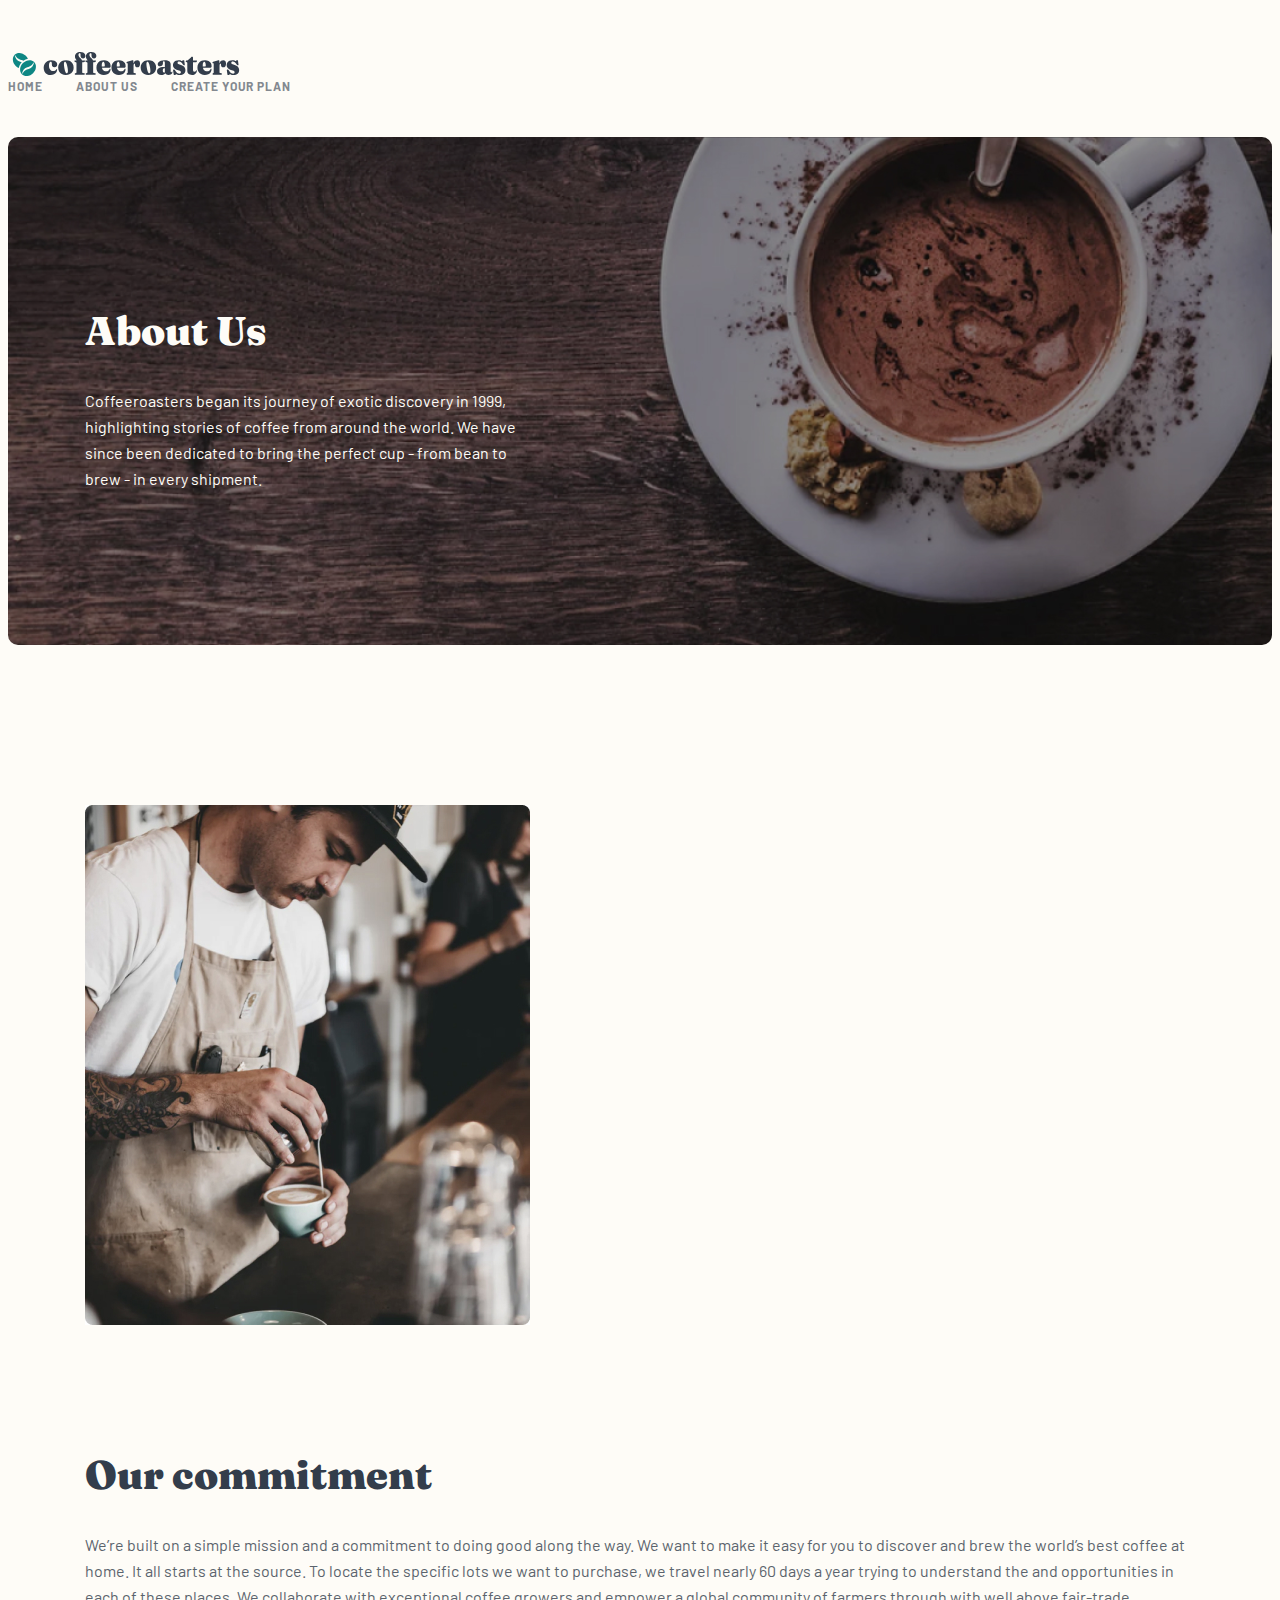
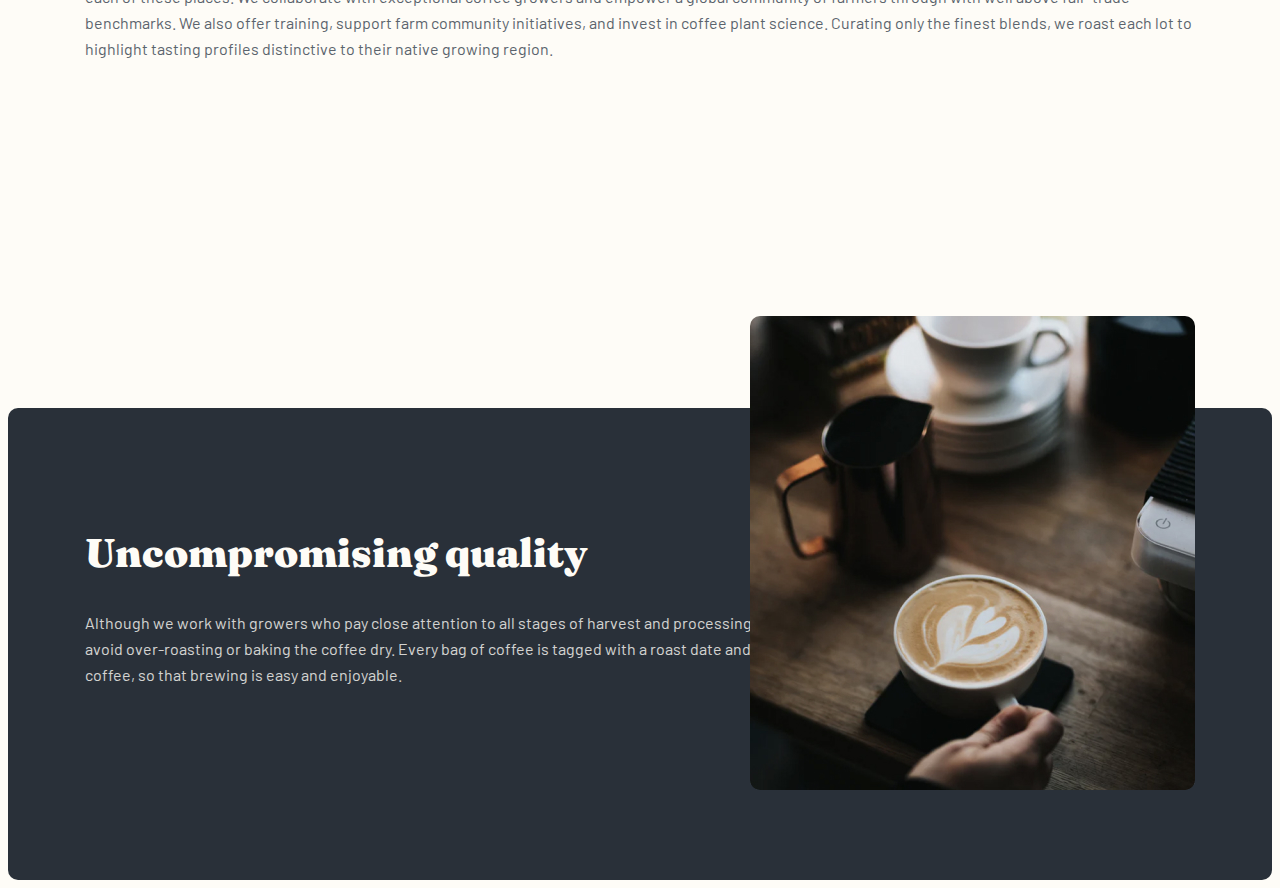
==== about.html @ 26fd7fca "first commit" ====
<!DOCTYPE html>
<html lang="en">

<head>
	<meta charset="UTF-8">
	<meta http-equiv="X-UA-Compatible" content="IE=edge">
	<meta name="viewport" content="width=device-width, initial-scale=1.0">
	<title>Coffeeroasters</title>
	<link href="https://cdn.jsdelivr.net/npm/bootstrap@5.0.2/dist/css/bootstrap.min.css" rel="stylesheet"
		integrity="sha384-EVSTQN3/azprG1Anm3QDgpJLIm9Nao0Yz1ztcQTwFspd3yD65VohhpuuCOmLASjC" crossorigin="anonymous">
	<link rel="stylesheet" href="css/main.css">
</head>

<body>

	<header class="main-head">
		<div class="container">
			<div class="row justify-content-between align-items-center">
				<a href="index.html" class="col-auto"> <img src="img/logo.svg" alt="logo" width="236" height="26"> </a>
				<butto class="burger"> <img src="img/hamburger.svg" alt="hamburger" width="16" height="15"> </butto>
				<nav class="main-nav col-auto">
					<a href="index.html" class="main-link"> HOME </a>
					<a href="about.html" class="main-link"> ABOUT US </a>
					<a href="create.html" class="main-link"> CREATE YOUR PLAN </a>
				</nav>
			</div>
		</div>
	</header>

	<!-- INTRO -->
	<section class="about-intro">
		<div class="container">
			<div class="about-bgimg">
				<div class="inner-container">
					<div class="about-card">
						<h2 class="about-title"> About Us </h2>
						<p class="page-text"> Coffeeroasters began its journey of exotic discovery in 1999, highlighting stories of
							coffee from around the world. We have since been dedicated to bring the perfect cup - from bean to brew -
							in every shipment. </p>
					</div>
				</div>
			</div>
		</div>
	</section>

	<!-- OUR COMMITMENT -->
	<section class="our-commitment">
		<div class="inner-container">
			<div class="row">
				<div class="col-lg-6">
					<img src="img/about-sec2.jpg" alt="images" width="445" height="520">
				</div>
				<div class="col-lg-6">
					<div class="commitment">
						<h2 class="about-title our-title"> Our commitment </h2>
						<p class="page-text our-text"> We’re built on a simple mission and a commitment to doing good along the way.
							We want to make it easy for you to discover and brew the world’s best coffee at home. It all starts at the
							source. To locate the specific lots we want to purchase, we travel nearly 60 days a year trying to
							understand the and opportunities in each of these places. We collaborate with exceptional coffee growers
							and empower a global community of farmers through with well above fair-trade benchmarks. We also offer
							training, support farm community initiatives, and invest in coffee plant science. Curating only the finest
							blends, we roast each lot to highlight tasting profiles distinctive to their native growing region. </p>
					</div>
				</div>
			</div>
		</div>
	</section>

	<!-- UNCOMPROMISING QUALITY -->
	<section class="uncompromising">
		<div class="container quality-bg">
			<div class="inner-container">
				<div class="row">
					<div class="col-lg-6">
						<div class="quality">
							<h2 class="about-title"> Uncompromising quality </h2>
							<p class="page-text quality-text">Although we work with growers who pay close attention to all stages of
								harvest and processing, we employ, on our end, a rigorous quality control program to avoid over-roasting
								or baking the coffee dry. Every bag of coffee is tagged with a roast date and batch number. Our goal is
								to roast consistent, user-friendly coffee, so that brewing is easy and enjoyable. </p>
						</div>
					</div>
					<div class="col-lg-6 quality-img">
						<img class="radius" src="img/about-sec3.jpg" alt="images" width="445" height="474">
					</div>
				</div>
			</div>
		</div>
	</section>

	<script src="https://cdn.jsdelivr.net/npm/bootstrap@5.0.2/dist/js/bootstrap.bundle.min.js"
		integrity="sha384-MrcW6ZMFYlzcLA8Nl+NtUVF0sA7MsXsP1UyJoMp4YLEuNSfAP+JcXn/tWtIaxVXM"
		crossorigin="anonymous"></script>

</body>

</html>
---- css/main.css ----
@import url('https://fonts.googleapis.com/css2?family=Barlow:wght@400;700&family=Fraunces:wght@900&display=swap');
@import url(icon.css);

:root {
    font-size: 10px;
}

body {
    background: #FEFCF7;
    font-family: 'Barlow', sans-serif;
}

.container {
    max-width: 1280px;
}

.inner-container {
    max-width: 1110px;
    margin: 0 auto;
}

a {
    text-decoration: none;
}

.page-text {
    font-size: 1.6rem;
    line-height: 2.6rem;
}

/* HEADER */
.main-head {
    padding: 4.3rem 0;
}

.burger {
    display: none;
}

.main-nav {
    width: 283px;
    display: flex;
    justify-content: space-between;
}

.main-link {
    font-weight: 700;
    font-size: 1.2rem;
    line-height: 1.5rem;
    letter-spacing: 0.923077px;
    color: #83888F;
    transition: color 0.5s ease-in-out;
}

.main-link:hover {
    color: #333D4B;
}

/* INTRO */
.intro-bgimg {
    background-image: url(../img/head-bgimg.jpg);
    background-size: cover;
    background-position: center;
    padding: 11.7rem 0;
    border-radius: 1rem;
}

.intro-card {
    max-width: 49.3rem;
}

.intro-title {
    font-family: 'Fraunces', sans-serif;
    font-weight: 900;
    font-size: 7.2rem;
    line-height: 7.2rem;
    color: #FEFCF7;
}

.intro .page-text {
    color: #FEFCF7;
    opacity: 0.8;
    margin-top: 3.2rem;
    max-width: 40rem;
}

.intro-btn {
    font-family: 'Fraunces', sans-serif;
    font-weight: 900;
    font-size: 1.8rem;
    line-height: 2.5rem;
    color: #FEFCF7;
    padding: 1.5rem 3.1rem;
    background: #0E8784;
    border-radius: 6px;
    border: none;
    margin-top: 5.6rem;
    transition: background-color 0.5s ease-in-out;
}

.intro-btn:hover {
    background-color: #66D2CF;
}

/* COLLECTION */
.collection {
    padding: 26rem 0 18rem 0;
    background-image: url(../img/sec2-bgimg.png);
    background-repeat: no-repeat;
    background-position: center 13.5rem;
}

.coffee {
    text-align: center;
}

.coffee-title {
    font-family: 'Fraunces', sans-serif;
    font-weight: 900;
    font-size: 2.4rem;
    line-height: 3.2rem;
    color: #333D4B;
    margin-top: 7rem;
}

.collection .page-text {
    color: #333D4B;
    max-width: 25.5rem;
    margin-top: 2.4rem;
}

/* WHY-CHOOSE */
.choose {
    position: relative;
}

.choose::after {
    position: absolute;
    content: '';
    top: 0;
    right: 0;
    height: 57.7rem;
    left: 0;
    background: #293039;
    border-radius: 1rem;
}

.position {
    position: relative;
    z-index: 1;
    text-align: center;
    padding: 11.2rem 0 0 0;
}

.choose-title {
    font-family: 'Fraunces', sans-serif;
    font-weight: 900;
    font-size: 4rem;
    line-height: 4.8rem;
    color: #FEFCF7;
}

.choose-text {
    color: #FEFCF7;
    opacity: 0.8;
    max-width: 540px;
    margin: 3.2rem auto 0 auto;
}

.choose-card {
    width: 35rem;
    background: #0E8784;
    border-radius: 8px;
    margin-top: 8.6rem;
    padding: 7.2rem 4.8rem 4.8rem 4.7rem;
}

.white {
    color: #FEFCF7;
    margin-top: 5.6rem;
}

.m-l {
    color: #FEFCF7;
    margin-top: 2.4rem;
}

/* HOW-WORKS */
.how-works {
    padding: 20rem 0;
}

.works-title {
    font-family: 'Fraunces', sans-serif;
    font-weight: 900;
    font-size: 2.4rem;
    line-height: 3.2rem;
    color: #83888F;
}

.liner {
    position: relative;
}

.liner::before {
    position: absolute;
    content: '';
    width: 76rem;
    border: 0.2rem solid #FDD6BA;
    margin-top: 9.5rem;
    left: 1rem;
}

.pick {
    position: relative;
    max-width: 28.5rem;
}

.round {
    display: inline-block;
    width: 3.1rem;
    height: 3.1rem;
    background: #FEFCF7;
    border: 0.2rem solid #0E8784;
    border-radius: 50%;
    margin-top: 8rem;
}

.number {
    font-family: 'Fraunces', sans-serif;
    font-weight: 900;
    font-size: 7.2rem;
    line-height: 7.2rem;
    color: #FDD6BA;
    margin-top: 6.7rem;
}

.pick-title {
    font-family: 'Fraunces', sans-serif;
    font-weight: 900;
    font-size: 3.2rem;
    line-height: 3.6rem;
    color: #333D4B;
    margin-top: 3.8rem;
    max-width: 25.5rem;
}

.how-works .page-text {
    color: #333D4B;
    margin-top: 4.2rem;
}

/* MAIN-FOOTER */
.main-footer {
    padding-bottom: 8.8rem;
}

.footer-bg {
    padding: 4.7rem 0;
    background: #2C343E;
}

.links {
    width: 62.2rem;
}

.footer-nav {
    width: 28.3rem;
    display: flex;
    justify-content: space-between;
}

.footer-link {
    font-weight: 700;
    font-size: 1.2rem;
    line-height: 1.5rem;
    letter-spacing: 0.923077px;
    color: #83888F;
    transition: color 0.5s ease-in-out;
}

.footer-link:hover {
    color: #FEFCF7;
}

.icons {
    width: 12rem;
    display: flex;
    justify-content: space-between;
}

.icon {
    font-size: 2.4rem;
    color: #FEFCF7;
    transition: color 0.5s ease-in-out;
}

.icon:hover {
    color: #FDD6BA;
}

/* ABOUT.HTML */
.about-bgimg {
    background-image: url(../img/about-bg.jpg);
    background-size: cover;
    background-position: center;
    padding: 13.7rem 0;
    border-radius: 1rem;
}

.about-card {
    max-width: 44.5rem;
}

.about-title {
    font-family: 'Fraunces', sans-serif;
    font-weight: 900;
    font-size: 4rem;
    line-height: 4.8rem;
    color: #FEFCF7;
}

.about-intro .page-text {
    color: #FEFCF7;
    margin-top: 2.4rem;
}

/* OUR COMMITMENT */
.our-commitment {
    padding: 16rem 0 24rem 0;
}

.commitment {
    padding: 9rem 0;
}

.our-title {
    color: #333D4B;
}

.our-text {
    color: #333D4B;
    opacity: 0.8;
    margin-top: 3.2rem;
}

/* UNCOMPROMISING QUALITY */
.quality-bg {
    background: #293039;
    border-radius: 1rem;
}

.quality {
    padding: 8.8rem 0 17.6rem 0;
}

.quality-text {
    color: #FEFCF7;
    opacity: 0.8;
    margin-top: 3.2rem;
}

.quality-img{
    position: relative;
}

.radius{
    border-radius: 1rem;
    position: absolute;
    right: 0;
    bottom: 9rem;
}
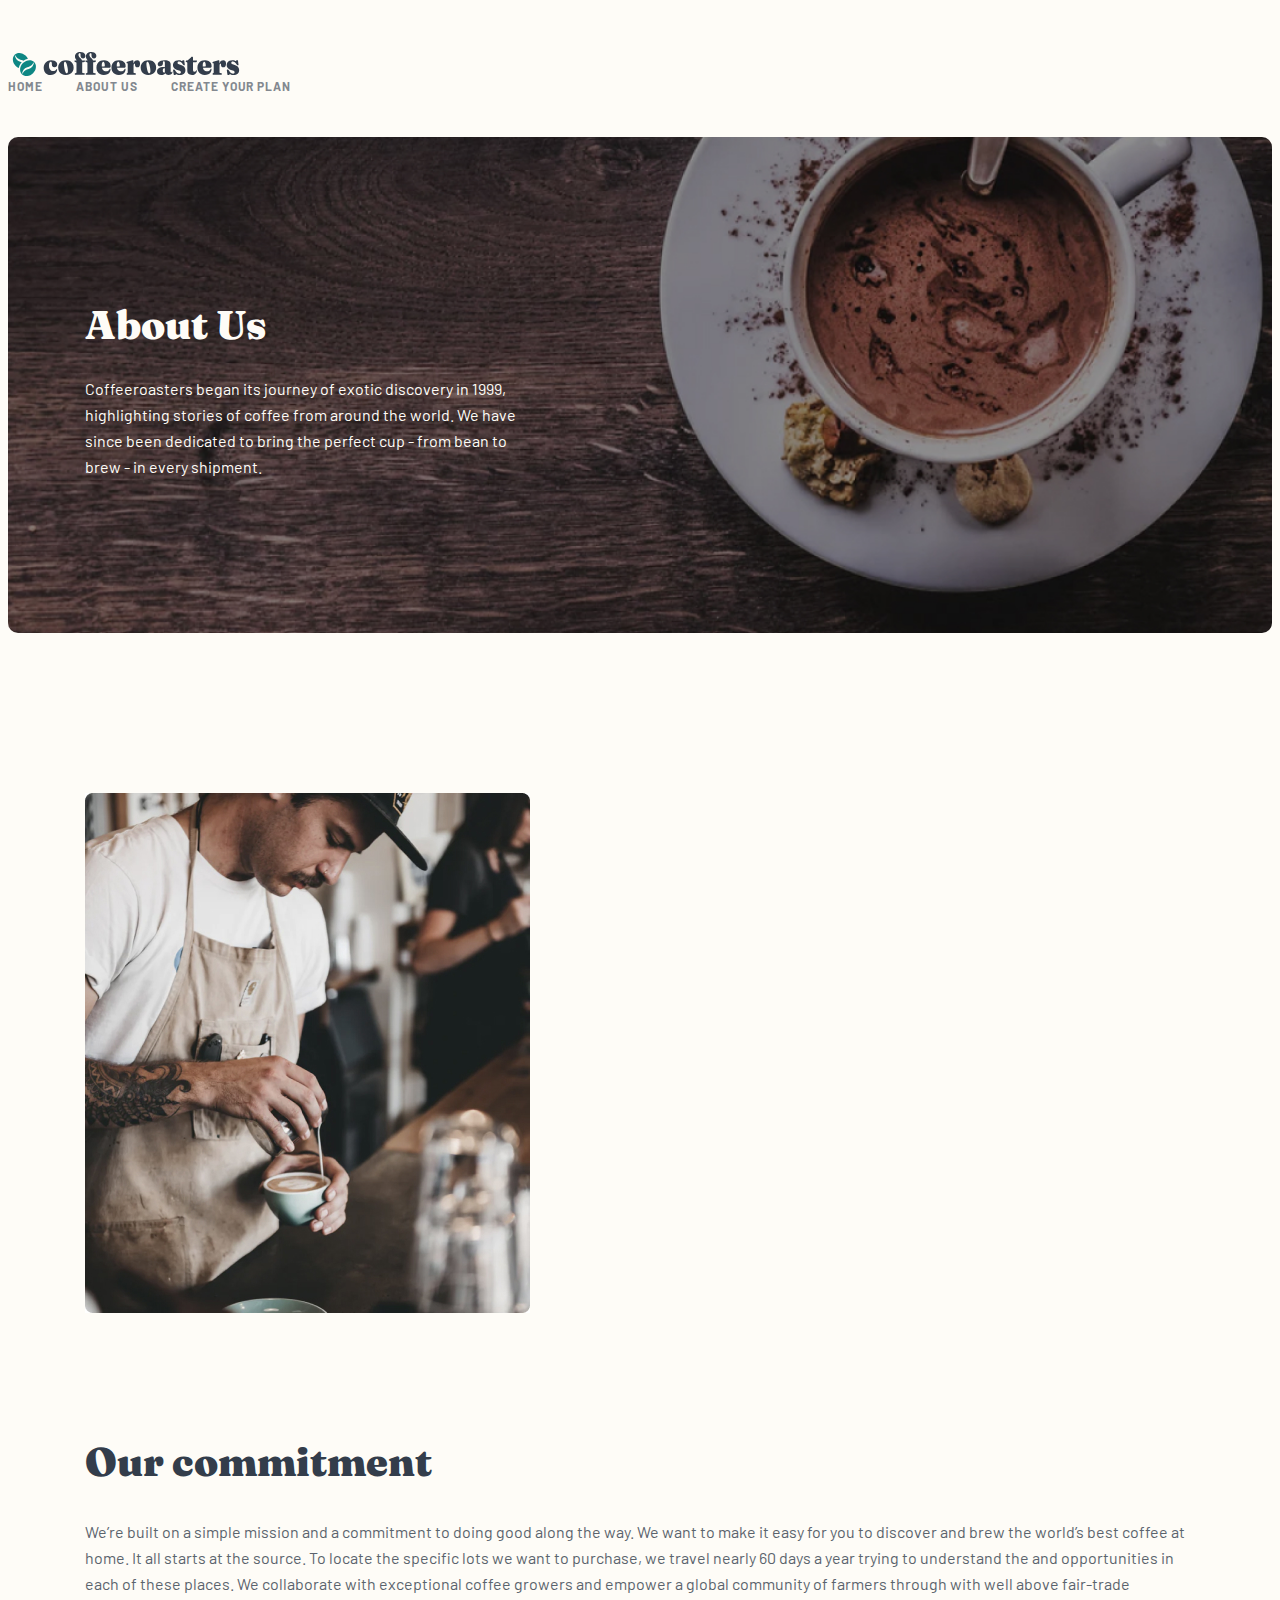
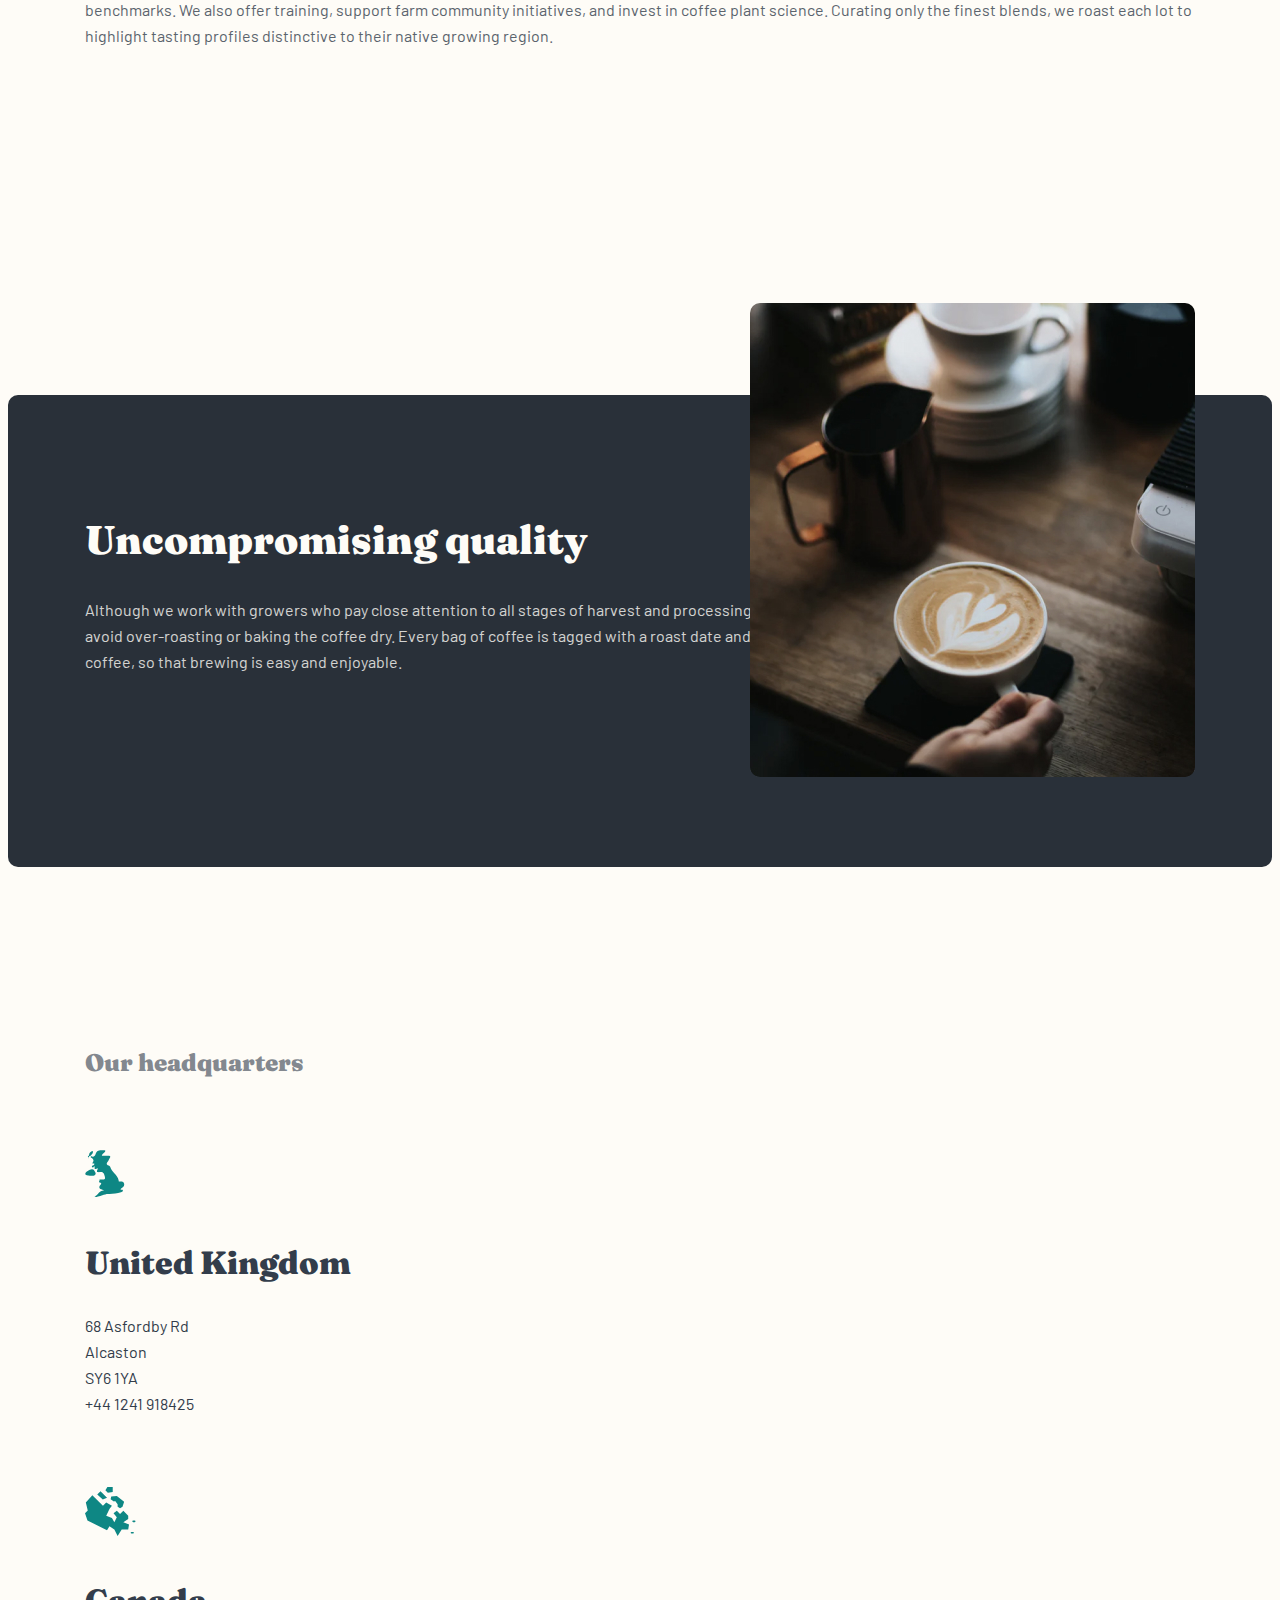
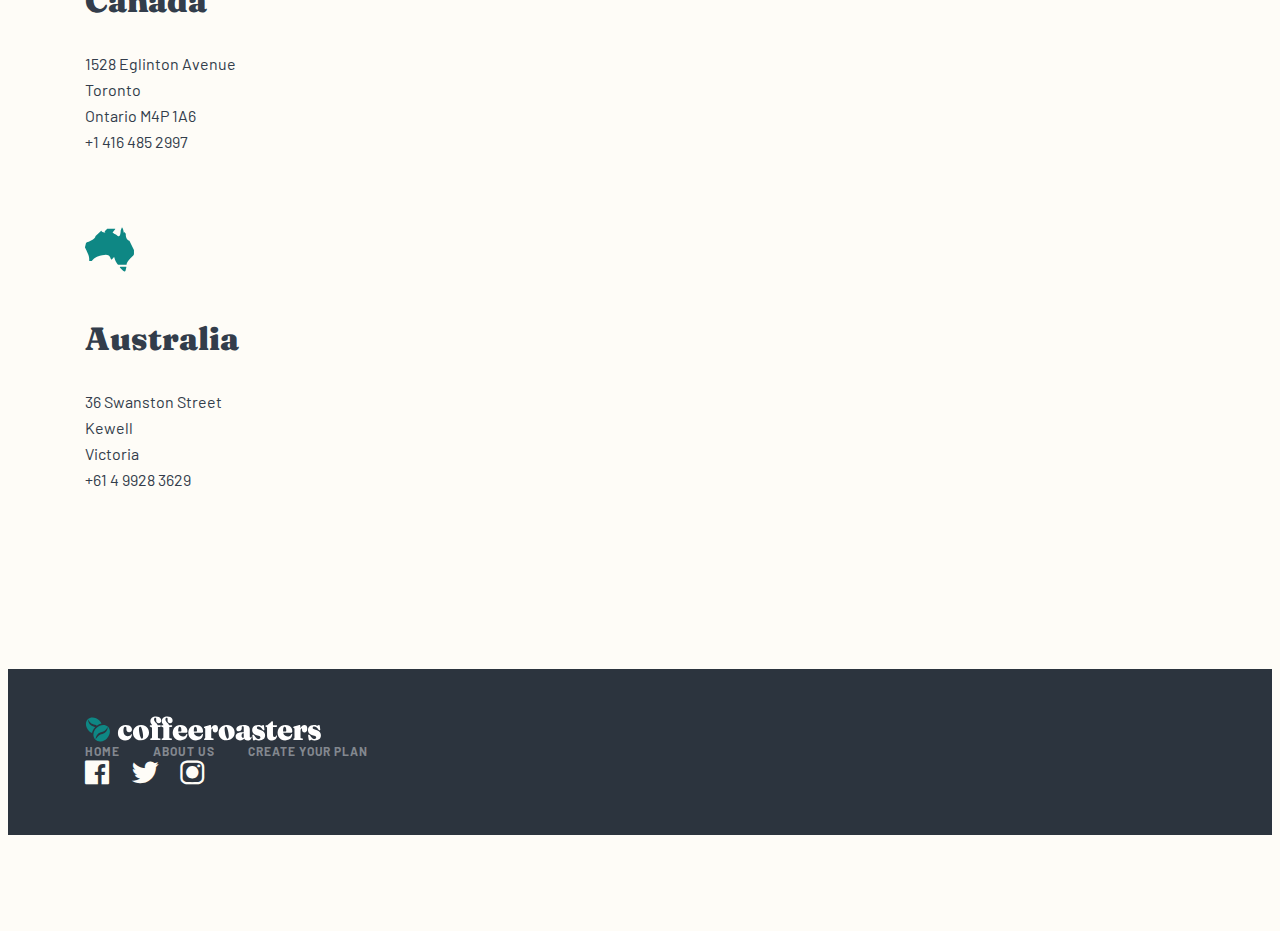
==== commit 08a15fab: "second commit" ====
--- a/about.html
+++ b/about.html
@@ -27,13 +27,13 @@
 		</div>
 	</header>
 
-	<!-- INTRO -->
+	<!-- ABOUT-INTRO -->
 	<section class="about-intro">
 		<div class="container">
 			<div class="about-bgimg">
 				<div class="inner-container">
 					<div class="about-card">
-						<h2 class="about-title"> About Us </h2>
+						<h1 class="about-title"> About Us </h1>
 						<p class="page-text"> Coffeeroasters began its journey of exotic discovery in 1999, highlighting stories of
 							coffee from around the world. We have since been dedicated to bring the perfect cup - from bean to brew -
 							in every shipment. </p>
@@ -88,6 +88,61 @@
 		</div>
 	</section>
 
+	<!-- HEADQUARTERS -->
+	<section class="headquarters">
+		<div class="inner-container">
+			<div class="row">
+				<h2 class="works-title"> Our headquarters </h2>
+				<div class="col-lg-4">
+					<div class="address">
+						<img src="img/address1.svg" alt="card" width="40" height="49">
+						<h3 class="address-title"> United Kingdom </h3>
+						<p class="page-text address-text"> 68 Asfordby Rd <br> Alcaston <br> SY6 1YA <br> +44 1241 918425 </p>
+					</div>
+				</div>
+				<div class="col-lg-4">
+					<div class="address">
+						<img src="img/address2.svg" alt="card" width="51" height="49">
+						<h3 class="address-title"> Canada </h3>
+						<p class="page-text address-text"> 1528 Eglinton Avenue <br> Toronto <br> Ontario M4P 1A6 <br> +1 416 485
+							2997 </p>
+					</div>
+				</div>
+				<div class="col-lg-4">
+					<div class="address">
+						<img src="img/address3.svg" alt="card" width="49" height="49">
+						<h3 class="address-title"> Australia </h3>
+						<p class="page-text address-text"> 36 Swanston Street <br> Kewell <br> Victoria <br> +61 4 9928 3629 </p>
+					</div>
+				</div>
+			</div>
+		</div>
+	</section>
+
+	<!-- ABOUT-FOOTER -->
+	<footer class="main-footer">
+		<div class="container footer-bg">
+			<div class="inner-container">
+				<div class="row align-items-center justify-content-between">
+					<div class="links d-flex align-items-center justify-content-between col-auto">
+						<a href="index.html" class="col-auto"> <img src="img/footer-logo.svg" alt="logo" width="236" height="26">
+						</a>
+						<nav class="footer-nav col-auto">
+							<a href="index.html" class="footer-link"> HOME </a>
+							<a href="about.html" class="footer-link"> ABOUT US </a>
+							<a href="create.html" class="footer-link"> CREATE YOUR PLAN </a>
+						</nav>
+					</div>
+					<nav class="icons col-auto">
+						<a href="https://www.facebook.com/" class="icon"> <i class="icon-facebook"></i> </a>
+						<a href="https://www.twitter.com/" class="icon"> <i class="icon-twitter"></i> </a>
+						<a href="https://www.instagram.com/?hl=ru" class="icon"> <i class="icon-instagarm"></i> </a>
+					</nav>
+				</div>
+			</div>
+		</div>
+	</footer>
+
 	<script src="https://cdn.jsdelivr.net/npm/bootstrap@5.0.2/dist/js/bootstrap.bundle.min.js"
 		integrity="sha384-MrcW6ZMFYlzcLA8Nl+NtUVF0sA7MsXsP1UyJoMp4YLEuNSfAP+JcXn/tWtIaxVXM"
 		crossorigin="anonymous"></script>
--- a/css/main.css
+++ b/css/main.css
@@ -2,371 +2,431 @@
 @import url(icon.css);
 
 :root {
-    font-size: 10px;
+	font-size: 10px;
 }
 
 body {
-    background: #FEFCF7;
-    font-family: 'Barlow', sans-serif;
+	background: #FEFCF7;
+	font-family: 'Barlow', sans-serif;
 }
 
 .container {
-    max-width: 1280px;
+	max-width: 1280px;
 }
 
 .inner-container {
-    max-width: 1110px;
-    margin: 0 auto;
+	max-width: 1110px;
+	margin: 0 auto;
 }
 
 a {
-    text-decoration: none;
+	text-decoration: none;
 }
 
 .page-text {
-    font-size: 1.6rem;
-    line-height: 2.6rem;
+	font-size: 1.6rem;
+	line-height: 2.6rem;
 }
 
 /* HEADER */
 .main-head {
-    padding: 4.3rem 0;
+	padding: 4.3rem 0;
 }
 
 .burger {
-    display: none;
+	display: none;
 }
 
 .main-nav {
-    width: 283px;
-    display: flex;
-    justify-content: space-between;
+	width: 283px;
+	display: flex;
+	justify-content: space-between;
 }
 
 .main-link {
-    font-weight: 700;
-    font-size: 1.2rem;
-    line-height: 1.5rem;
-    letter-spacing: 0.923077px;
-    color: #83888F;
-    transition: color 0.5s ease-in-out;
+	font-weight: 700;
+	font-size: 1.2rem;
+	line-height: 1.5rem;
+	letter-spacing: 0.923077px;
+	color: #83888F;
+	transition: color 0.5s ease-in-out;
 }
 
 .main-link:hover {
-    color: #333D4B;
+	color: #333D4B;
 }
 
 /* INTRO */
 .intro-bgimg {
-    background-image: url(../img/head-bgimg.jpg);
-    background-size: cover;
-    background-position: center;
-    padding: 11.7rem 0;
-    border-radius: 1rem;
+	background-image: url(../img/head-bgimg.jpg);
+	background-size: cover;
+	background-position: center;
+	padding: 11.7rem 0;
+	border-radius: 1rem;
 }
 
 .intro-card {
-    max-width: 49.3rem;
+	max-width: 49.3rem;
 }
 
 .intro-title {
-    font-family: 'Fraunces', sans-serif;
-    font-weight: 900;
-    font-size: 7.2rem;
-    line-height: 7.2rem;
-    color: #FEFCF7;
+	font-family: 'Fraunces', sans-serif;
+	font-weight: 900;
+	font-size: 7.2rem;
+	line-height: 7.2rem;
+	color: #FEFCF7;
 }
 
 .intro .page-text {
-    color: #FEFCF7;
-    opacity: 0.8;
-    margin-top: 3.2rem;
-    max-width: 40rem;
+	color: #FEFCF7;
+	opacity: 0.8;
+	margin-top: 3.2rem;
+	max-width: 40rem;
 }
 
 .intro-btn {
-    font-family: 'Fraunces', sans-serif;
-    font-weight: 900;
-    font-size: 1.8rem;
-    line-height: 2.5rem;
-    color: #FEFCF7;
-    padding: 1.5rem 3.1rem;
-    background: #0E8784;
-    border-radius: 6px;
-    border: none;
-    margin-top: 5.6rem;
-    transition: background-color 0.5s ease-in-out;
+	font-family: 'Fraunces', sans-serif;
+	font-weight: 900;
+	font-size: 1.8rem;
+	line-height: 2.5rem;
+	color: #FEFCF7;
+	padding: 1.5rem 3.1rem;
+	background: #0E8784;
+	border-radius: 6px;
+	border: none;
+	margin-top: 5.6rem;
+	transition: background-color 0.5s ease-in-out;
 }
 
 .intro-btn:hover {
-    background-color: #66D2CF;
+	background-color: #66D2CF;
 }
 
 /* COLLECTION */
 .collection {
-    padding: 26rem 0 18rem 0;
-    background-image: url(../img/sec2-bgimg.png);
-    background-repeat: no-repeat;
-    background-position: center 13.5rem;
+	padding: 26rem 0 18rem 0;
+	background-image: url(../img/sec2-bgimg.png);
+	background-repeat: no-repeat;
+	background-position: center 13.5rem;
 }
 
 .coffee {
-    text-align: center;
+	text-align: center;
 }
 
 .coffee-title {
-    font-family: 'Fraunces', sans-serif;
-    font-weight: 900;
-    font-size: 2.4rem;
-    line-height: 3.2rem;
-    color: #333D4B;
-    margin-top: 7rem;
+	font-family: 'Fraunces', sans-serif;
+	font-weight: 900;
+	font-size: 2.4rem;
+	line-height: 3.2rem;
+	color: #333D4B;
+	margin-top: 7rem;
 }
 
 .collection .page-text {
-    color: #333D4B;
-    max-width: 25.5rem;
-    margin-top: 2.4rem;
+	color: #333D4B;
+	max-width: 25.5rem;
+	margin-top: 2.4rem;
 }
 
 /* WHY-CHOOSE */
 .choose {
-    position: relative;
+	position: relative;
 }
 
 .choose::after {
-    position: absolute;
-    content: '';
-    top: 0;
-    right: 0;
-    height: 57.7rem;
-    left: 0;
-    background: #293039;
-    border-radius: 1rem;
+	position: absolute;
+	content: '';
+	top: 0;
+	right: 0;
+	height: 57.7rem;
+	left: 0;
+	background: #293039;
+	border-radius: 1rem;
 }
 
 .position {
-    position: relative;
-    z-index: 1;
-    text-align: center;
-    padding: 11.2rem 0 0 0;
+	position: relative;
+	z-index: 1;
+	text-align: center;
+	padding: 11.2rem 0 0 0;
 }
 
 .choose-title {
-    font-family: 'Fraunces', sans-serif;
-    font-weight: 900;
-    font-size: 4rem;
-    line-height: 4.8rem;
-    color: #FEFCF7;
+	font-family: 'Fraunces', sans-serif;
+	font-weight: 900;
+	font-size: 4rem;
+	line-height: 4.8rem;
+	color: #FEFCF7;
 }
 
 .choose-text {
-    color: #FEFCF7;
-    opacity: 0.8;
-    max-width: 540px;
-    margin: 3.2rem auto 0 auto;
+	color: #FEFCF7;
+	opacity: 0.8;
+	max-width: 540px;
+	margin: 3.2rem auto 0 auto;
 }
 
 .choose-card {
-    width: 35rem;
-    background: #0E8784;
-    border-radius: 8px;
-    margin-top: 8.6rem;
-    padding: 7.2rem 4.8rem 4.8rem 4.7rem;
+	width: 35rem;
+	background: #0E8784;
+	border-radius: 8px;
+	margin-top: 8.6rem;
+	padding: 7.2rem 4.8rem 4.8rem 4.7rem;
 }
 
 .white {
-    color: #FEFCF7;
-    margin-top: 5.6rem;
+	color: #FEFCF7;
+	margin-top: 5.6rem;
 }
 
 .m-l {
-    color: #FEFCF7;
-    margin-top: 2.4rem;
+	color: #FEFCF7;
+	margin-top: 2.4rem;
 }
 
 /* HOW-WORKS */
 .how-works {
-    padding: 20rem 0;
+	padding: 20rem 0;
 }
 
 .works-title {
-    font-family: 'Fraunces', sans-serif;
-    font-weight: 900;
-    font-size: 2.4rem;
-    line-height: 3.2rem;
-    color: #83888F;
+	font-family: 'Fraunces', sans-serif;
+	font-weight: 900;
+	font-size: 2.4rem;
+	line-height: 3.2rem;
+	color: #83888F;
 }
 
 .liner {
-    position: relative;
+	position: relative;
 }
 
 .liner::before {
-    position: absolute;
-    content: '';
-    width: 76rem;
-    border: 0.2rem solid #FDD6BA;
-    margin-top: 9.5rem;
-    left: 1rem;
+	position: absolute;
+	content: '';
+	width: 76rem;
+	border: 0.2rem solid #FDD6BA;
+	margin-top: 9.5rem;
+	left: 1rem;
 }
 
 .pick {
-    position: relative;
-    max-width: 28.5rem;
+	position: relative;
+	max-width: 28.5rem;
 }
 
 .round {
-    display: inline-block;
-    width: 3.1rem;
-    height: 3.1rem;
-    background: #FEFCF7;
-    border: 0.2rem solid #0E8784;
-    border-radius: 50%;
-    margin-top: 8rem;
+	display: inline-block;
+	width: 3.1rem;
+	height: 3.1rem;
+	background: #FEFCF7;
+	border: 0.2rem solid #0E8784;
+	border-radius: 50%;
+	margin-top: 8rem;
 }
 
 .number {
-    font-family: 'Fraunces', sans-serif;
-    font-weight: 900;
-    font-size: 7.2rem;
-    line-height: 7.2rem;
-    color: #FDD6BA;
-    margin-top: 6.7rem;
+	font-family: 'Fraunces', sans-serif;
+	font-weight: 900;
+	font-size: 7.2rem;
+	line-height: 7.2rem;
+	color: #FDD6BA;
+	margin-top: 6.7rem;
 }
 
 .pick-title {
-    font-family: 'Fraunces', sans-serif;
-    font-weight: 900;
-    font-size: 3.2rem;
-    line-height: 3.6rem;
-    color: #333D4B;
-    margin-top: 3.8rem;
-    max-width: 25.5rem;
+	font-family: 'Fraunces', sans-serif;
+	font-weight: 900;
+	font-size: 3.2rem;
+	line-height: 3.6rem;
+	color: #333D4B;
+	margin-top: 3.8rem;
+	max-width: 25.5rem;
 }
 
 .how-works .page-text {
-    color: #333D4B;
-    margin-top: 4.2rem;
+	color: #333D4B;
+	margin-top: 4.2rem;
 }
 
 /* MAIN-FOOTER */
 .main-footer {
-    padding-bottom: 8.8rem;
+	padding-bottom: 8.8rem;
 }
 
 .footer-bg {
-    padding: 4.7rem 0;
-    background: #2C343E;
+	padding: 4.7rem 0;
+	background: #2C343E;
 }
 
 .links {
-    width: 62.2rem;
+	width: 62.2rem;
 }
 
 .footer-nav {
-    width: 28.3rem;
-    display: flex;
-    justify-content: space-between;
+	width: 28.3rem;
+	display: flex;
+	justify-content: space-between;
 }
 
 .footer-link {
-    font-weight: 700;
-    font-size: 1.2rem;
-    line-height: 1.5rem;
-    letter-spacing: 0.923077px;
-    color: #83888F;
-    transition: color 0.5s ease-in-out;
+	font-weight: 700;
+	font-size: 1.2rem;
+	line-height: 1.5rem;
+	letter-spacing: 0.923077px;
+	color: #83888F;
+	transition: color 0.5s ease-in-out;
 }
 
 .footer-link:hover {
-    color: #FEFCF7;
+	color: #FEFCF7;
 }
 
 .icons {
-    width: 12rem;
-    display: flex;
-    justify-content: space-between;
+	width: 12rem;
+	display: flex;
+	justify-content: space-between;
 }
 
 .icon {
-    font-size: 2.4rem;
-    color: #FEFCF7;
-    transition: color 0.5s ease-in-out;
+	font-size: 2.4rem;
+	color: #FEFCF7;
+	transition: color 0.5s ease-in-out;
 }
 
 .icon:hover {
-    color: #FDD6BA;
+	color: #FDD6BA;
 }
 
 /* ABOUT.HTML */
+/* ABOUT-INTRO */
 .about-bgimg {
-    background-image: url(../img/about-bg.jpg);
-    background-size: cover;
-    background-position: center;
-    padding: 13.7rem 0;
-    border-radius: 1rem;
+	background-image: url(../img/about-bg.jpg);
+	background-size: cover;
+	background-position: center;
+	padding: 13.7rem 0;
+	border-radius: 1rem;
 }
 
 .about-card {
-    max-width: 44.5rem;
+	max-width: 44.5rem;
 }
 
 .about-title {
-    font-family: 'Fraunces', sans-serif;
-    font-weight: 900;
-    font-size: 4rem;
-    line-height: 4.8rem;
-    color: #FEFCF7;
+	font-family: 'Fraunces', sans-serif;
+	font-weight: 900;
+	font-size: 4rem;
+	line-height: 4.8rem;
+	color: #FEFCF7;
 }
 
 .about-intro .page-text {
-    color: #FEFCF7;
-    margin-top: 2.4rem;
+	color: #FEFCF7;
+	margin-top: 2.4rem;
 }
 
 /* OUR COMMITMENT */
 .our-commitment {
-    padding: 16rem 0 24rem 0;
+	padding: 16rem 0 24rem 0;
 }
 
 .commitment {
-    padding: 9rem 0;
+	padding: 9rem 0;
 }
 
 .our-title {
-    color: #333D4B;
+	color: #333D4B;
 }
 
 .our-text {
-    color: #333D4B;
-    opacity: 0.8;
-    margin-top: 3.2rem;
+	color: #333D4B;
+	opacity: 0.8;
+	margin-top: 3.2rem;
 }
 
 /* UNCOMPROMISING QUALITY */
 .quality-bg {
-    background: #293039;
-    border-radius: 1rem;
+	background: #293039;
+	border-radius: 1rem;
 }
 
 .quality {
-    padding: 8.8rem 0 17.6rem 0;
+	padding: 8.8rem 0 17.6rem 0;
 }
 
 .quality-text {
-    color: #FEFCF7;
-    opacity: 0.8;
-    margin-top: 3.2rem;
-}
-
-.quality-img{
-    position: relative;
-}
-
-.radius{
-    border-radius: 1rem;
-    position: absolute;
-    right: 0;
-    bottom: 9rem;
+	color: #FEFCF7;
+	opacity: 0.8;
+	margin-top: 3.2rem;
+}
+
+.quality-img {
+	position: relative;
+}
+
+.radius {
+	border-radius: 1rem;
+	position: absolute;
+	right: 0;
+	bottom: 9rem;
+}
+
+/* HEADQUARTERS */
+.headquarters {
+	padding: 16rem 0;
+}
+
+.address {
+	margin-top: 7rem;
+}
+
+.address-title {
+	font-family: 'Fraunces', sans-serif;
+	font-weight: 900;
+	font-size: 3.2rem;
+	line-height: 3.6rem;
+	color: #333D4B;
+	margin-top: 4.5rem;
+}
+
+.address-text {
+	color: #333D4B;
+	margin-top: 2.4rem;
+}
+
+/* CREATE.HTML */
+/* CREATE-INTRO */
+.coffee-enjoy{
+	padding: 13rem 0 0 0;
+}
+.create-bgimg {
+	background-image: url(../img/create-bgimg.jpg);
+	background-size: cover;
+	background-position: center;
+	padding: 13.4rem 0;
+}
+
+.create-intro .page-text {
+	color: #FEFCF7;
+	opacity: 0.8;
+	margin-top: 3.2rem;
+}
+
+/* COFFEE-ENJOY */
+.enjoy-bg {
+	background: #293038;
+}
+
+.enjoy-title {
+	color: #FEFCF7;
+}
+
+.coffee-enjoy .page-text{
+	color: #FEFCF7;
+	margin-top: 4.2rem;
+}
+
+.bg-c{
+	background: #293038;
 }